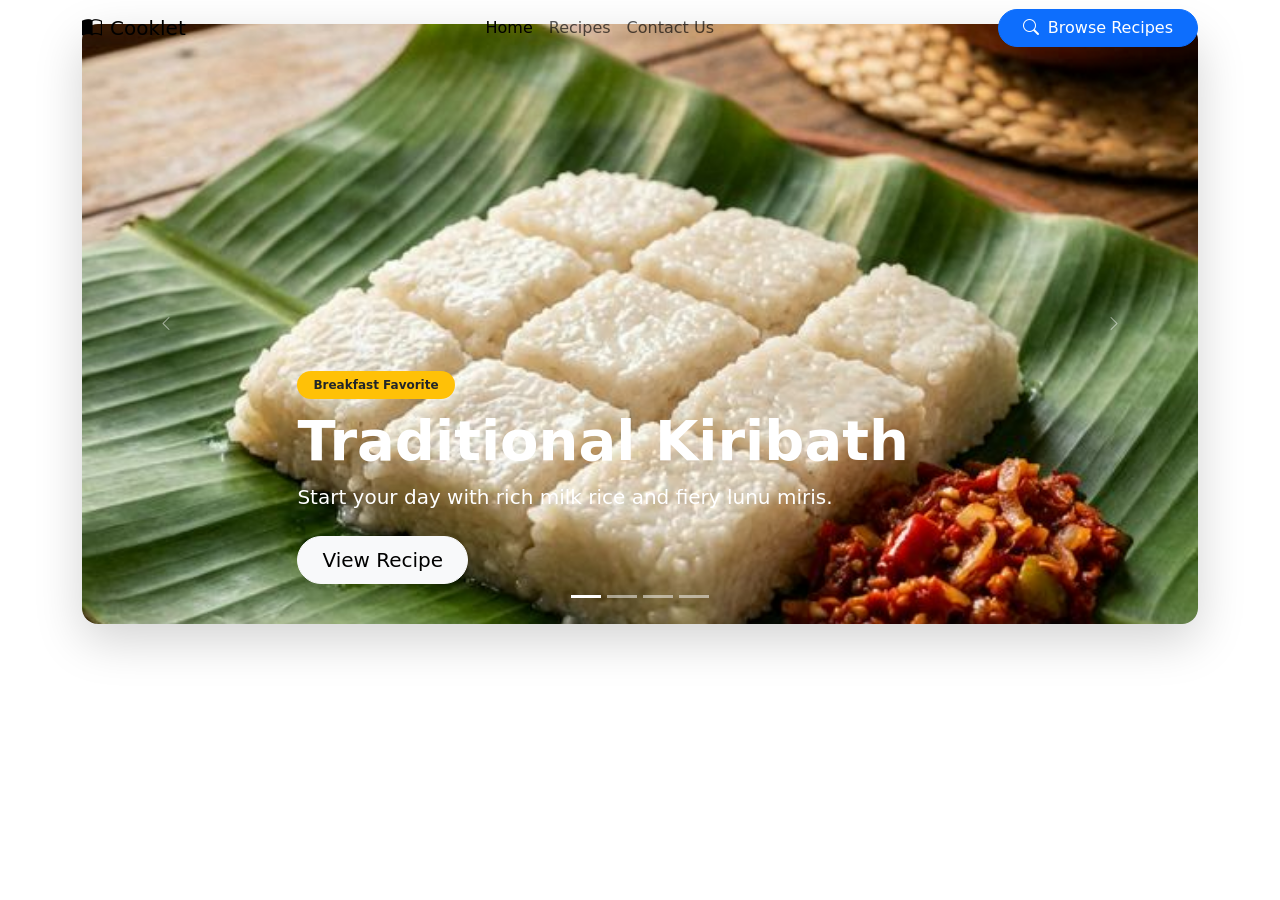
==== index.html @ d57e5dd9 "initial html,style and script files" ====
<!DOCTYPE html>
<html lang="en">

<head>
    <meta charset="UTF-8">
    <meta name="viewport" content="width=device-width, initial-scale=1.0">
    <title>Cooklet | Digital Recipe Book</title>
    <!-- Google Fonts -->
    <link rel="preconnect" href="https://fonts.googleapis.com">
    <link rel="preconnect" href="https://fonts.gstatic.com" crossorigin>
    <link
        href="https://fonts.googleapis.com/css2?family=Poppins:wght@300;400;500;600;700&family=Playfair+Display:ital,wght@0,600;1,600&display=swap"
        rel="stylesheet">
    <!-- Bootstrap CSS -->
    <link href="https://cdn.jsdelivr.net/npm/bootstrap@5.3.0/dist/css/bootstrap.min.css" rel="stylesheet">
    <!-- Bootstrap Icons -->
    <link rel="stylesheet" href="https://cdn.jsdelivr.net/npm/bootstrap-icons@1.11.1/font/bootstrap-icons.css">
    <!-- Custom CSS -->
    <link rel="stylesheet" href="style.css">
</head>

<body>

    <!-- Navbar -->
    <nav class="navbar navbar-expand-lg fixed-top custom-navbar">
        <div class="container">
            <a class="navbar-brand d-flex align-items-center" href="#">
                <i class="bi bi-book-half brand-icon me-2"></i>
                <span>Cooklet</span>
            </a>
            <button class="navbar-toggler border-0" type="button" data-bs-toggle="collapse" data-bs-target="#navbarNav">
                <i class="bi bi-list text-light fs-2"></i>
            </button>
            <div class="collapse navbar-collapse" id="navbarNav">
                <ul class="navbar-nav mx-auto">
                    <li class="nav-item">
                        <a class="nav-link active" href="index.html">Home</a>
                    </li>
                    <li class="nav-item">
                        <a class="nav-link" href="recipes.html">Recipes</a>
                    </li>
                    <li class="nav-item">
                        <a class="nav-link" href="contact.html">Contact Us</a>
                    </li>
                </ul>
                <button class="btn btn-primary btn-add-recipe rounded-pill px-4"
                    onclick="window.location.href='recipes.html'">
                    <i class="bi bi-search me-1"></i> Browse Recipes
                </button>
            </div>
        </div>
    </nav>

    <!-- Hero Carousel -->
    <header class="hero-section mt-3 pt-2">
        <div class="container">
            <div id="recipeCarousel" class="carousel slide" data-bs-ride="false">
                <div class="carousel-indicators">
                    <button type="button" data-bs-target="#recipeCarousel" data-bs-slide-to="0" class="active"></button>
                    <button type="button" data-bs-target="#recipeCarousel" data-bs-slide-to="1"></button>
                    <button type="button" data-bs-target="#recipeCarousel" data-bs-slide-to="2"></button>
                    <button type="button" data-bs-target="#recipeCarousel" data-bs-slide-to="3"></button>
                </div>
                <div class="carousel-inner rounded-4 shadow-lg" style="height: 600px; overflow: hidden;">
                    <!-- Slide 1 -->
                    <div class="carousel-item active h-100">
                        <div class="carousel-image-overlay h-100 w-100"
                            style="background-image: url('assets/images/kiribath.png'); background-size: cover; background-position: center;">
                        </div>
                        <div class="carousel-caption d-md-block text-start px-md-5">
                            <span class="badge bg-warning text-dark mb-2 px-3 py-2 rounded-pill">Breakfast
                                Favorite</span>
                            <h2 class="display-4 fw-bold">Traditional Kiribath</h2>
                            <p class="lead mb-4">Start your day with rich milk rice and fiery lunu miris.</p>
                            <a href="#recipes" class="btn btn-light btn-lg rounded-pill px-4 fw-medium">View Recipe</a>
                        </div>
                    </div>
                    <!-- Slide 2 -->
                    <div class="carousel-item h-100">
                        <div class="carousel-image-overlay h-100 w-100"
                            style="background-image: url('assets/images/pork_curry.png'); background-size: cover; background-position: center;">
                        </div>
                        <div class="carousel-caption d-md-block text-start px-md-5">
                            <span class="badge bg-warning text-dark mb-2 px-3 py-2 rounded-pill">Dinner Essential</span>
                            <h2 class="display-4 fw-bold">Spicy Black Pork Curry</h2>
                            <p class="lead mb-4">Experience the bold, dark spices of authentic Sri Lankan curries.</p>
                            <a href="#recipes" class="btn btn-light btn-lg rounded-pill px-4 fw-medium">View Recipe</a>
                        </div>
                    </div>
                    <!-- Slide 3 -->
                    <div class="carousel-item h-100">
                        <div class="carousel-image-overlay h-100 w-100"
                            style="background-image: url('assets/images/watalappam.png'); background-size: cover; background-position: center;">
                        </div>
                        <div class="carousel-caption d-md-block text-start px-md-5">
                            <span class="badge bg-warning text-dark mb-2 px-3 py-2 rounded-pill">Festive Sweet</span>
                            <h2 class="display-4 fw-bold">Watalappam Custard</h2>
                            <p class="lead mb-4">A rich, spiced coconut custard made with Kithul jaggery.</p>
                            <a href="#recipes" class="btn btn-light btn-lg rounded-pill px-4 fw-medium">View Recipe</a>
                        </div>
                    </div>
                    <!-- Slide 4 -->
                    <div class="carousel-item h-100">
                        <div class="carousel-image-overlay h-100 w-100"
                            style="background-image: url('assets/images/crab_curry.png'); background-size: cover; background-position: center;">
                        </div>
                        <div class="carousel-caption d-md-block text-start px-md-5">
                            <span class="badge bg-warning text-dark mb-2 px-3 py-2 rounded-pill">Seafood Heritage</span>
                            <h2 class="display-4 fw-bold">Ceylon Crab Curry</h2>
                            <p class="lead mb-4">Juicy mud crabs simmered in a rich, spicy coconut gravy.</p>
                            <a href="#recipes" class="btn btn-light btn-lg rounded-pill px-4 fw-medium">View Recipe</a>
                        </div>
                    </div>
                </div>
                <button class="carousel-control-prev" type="button" data-bs-target="#recipeCarousel"
                    data-bs-slide="prev">
                    <span class="carousel-control-icon-custom"><i class="bi bi-chevron-left"></i></span>
                    <span class="visually-hidden">Previous</span>
                </button>
                <button class="carousel-control-next" type="button" data-bs-target="#recipeCarousel"
                    data-bs-slide="next">
                    <span class="carousel-control-icon-custom"><i class="bi bi-chevron-right"></i></span>
                    <span class="visually-hidden">Next</span>
                </button>
            </div>
        </div>
    </header>
        <!-- Bootstrap JS Bundle -->
    <script src="https://cdn.jsdelivr.net/npm/bootstrap@5.3.0/dist/js/bootstrap.bundle.min.js"></script>
    <!-- Custom logic -->
    <script src="script.js"></script>
</body>

</html>
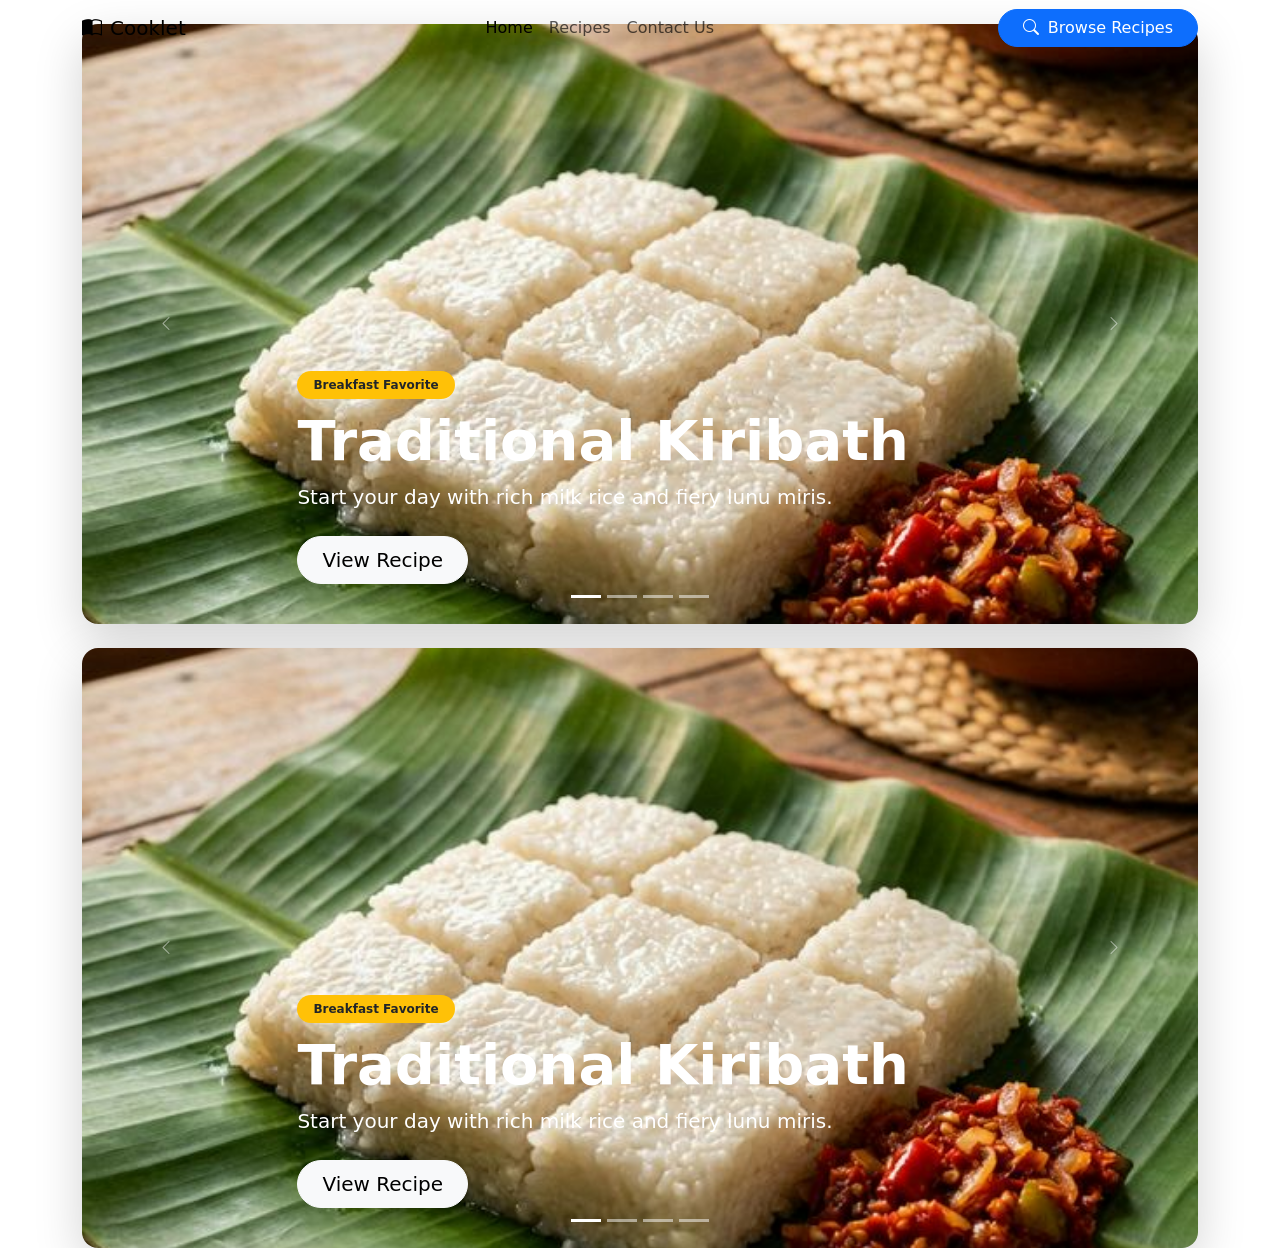
==== commit 87d2d430: "add hero carousel with recipe slides to enhance user experience" ====
--- a/index.html
+++ b/index.html
@@ -125,6 +125,81 @@
             </div>
         </div>
     </header>
+    <!-- Hero Carousel -->
+    <header class="hero-section mt-3 pt-2">
+        <div class="container">
+            <div id="recipeCarousel" class="carousel slide" data-bs-ride="false">
+                <div class="carousel-indicators">
+                    <button type="button" data-bs-target="#recipeCarousel" data-bs-slide-to="0" class="active"></button>
+                    <button type="button" data-bs-target="#recipeCarousel" data-bs-slide-to="1"></button>
+                    <button type="button" data-bs-target="#recipeCarousel" data-bs-slide-to="2"></button>
+                    <button type="button" data-bs-target="#recipeCarousel" data-bs-slide-to="3"></button>
+                </div>
+                <div class="carousel-inner rounded-4 shadow-lg" style="height: 600px; overflow: hidden;">
+                    <!-- Slide 1 -->
+                    <div class="carousel-item active h-100">
+                        <div class="carousel-image-overlay h-100 w-100"
+                            style="background-image: url('assets/images/kiribath.png'); background-size: cover; background-position: center;">
+                        </div>
+                        <div class="carousel-caption d-md-block text-start px-md-5">
+                            <span class="badge bg-warning text-dark mb-2 px-3 py-2 rounded-pill">Breakfast
+                                Favorite</span>
+                            <h2 class="display-4 fw-bold">Traditional Kiribath</h2>
+                            <p class="lead mb-4">Start your day with rich milk rice and fiery lunu miris.</p>
+                            <a href="#recipes" class="btn btn-light btn-lg rounded-pill px-4 fw-medium">View Recipe</a>
+                        </div>
+                    </div>
+                    <!-- Slide 2 -->
+                    <div class="carousel-item h-100">
+                        <div class="carousel-image-overlay h-100 w-100"
+                            style="background-image: url('assets/images/pork_curry.png'); background-size: cover; background-position: center;">
+                        </div>
+                        <div class="carousel-caption d-md-block text-start px-md-5">
+                            <span class="badge bg-warning text-dark mb-2 px-3 py-2 rounded-pill">Dinner Essential</span>
+                            <h2 class="display-4 fw-bold">Spicy Black Pork Curry</h2>
+                            <p class="lead mb-4">Experience the bold, dark spices of authentic Sri Lankan curries.</p>
+                            <a href="#recipes" class="btn btn-light btn-lg rounded-pill px-4 fw-medium">View Recipe</a>
+                        </div>
+                    </div>
+                    <!-- Slide 3 -->
+                    <div class="carousel-item h-100">
+                        <div class="carousel-image-overlay h-100 w-100"
+                            style="background-image: url('assets/images/watalappam.png'); background-size: cover; background-position: center;">
+                        </div>
+                        <div class="carousel-caption d-md-block text-start px-md-5">
+                            <span class="badge bg-warning text-dark mb-2 px-3 py-2 rounded-pill">Festive Sweet</span>
+                            <h2 class="display-4 fw-bold">Watalappam Custard</h2>
+                            <p class="lead mb-4">A rich, spiced coconut custard made with Kithul jaggery.</p>
+                            <a href="#recipes" class="btn btn-light btn-lg rounded-pill px-4 fw-medium">View Recipe</a>
+                        </div>
+                    </div>
+                    <!-- Slide 4 -->
+                    <div class="carousel-item h-100">
+                        <div class="carousel-image-overlay h-100 w-100"
+                            style="background-image: url('assets/images/crab_curry.png'); background-size: cover; background-position: center;">
+                        </div>
+                        <div class="carousel-caption d-md-block text-start px-md-5">
+                            <span class="badge bg-warning text-dark mb-2 px-3 py-2 rounded-pill">Seafood Heritage</span>
+                            <h2 class="display-4 fw-bold">Ceylon Crab Curry</h2>
+                            <p class="lead mb-4">Juicy mud crabs simmered in a rich, spicy coconut gravy.</p>
+                            <a href="#recipes" class="btn btn-light btn-lg rounded-pill px-4 fw-medium">View Recipe</a>
+                        </div>
+                    </div>
+                </div>
+                <button class="carousel-control-prev" type="button" data-bs-target="#recipeCarousel"
+                    data-bs-slide="prev">
+                    <span class="carousel-control-icon-custom"><i class="bi bi-chevron-left"></i></span>
+                    <span class="visually-hidden">Previous</span>
+                </button>
+                <button class="carousel-control-next" type="button" data-bs-target="#recipeCarousel"
+                    data-bs-slide="next">
+                    <span class="carousel-control-icon-custom"><i class="bi bi-chevron-right"></i></span>
+                    <span class="visually-hidden">Next</span>
+                </button>
+            </div>
+        </div>
+    </header>
+
         <!-- Bootstrap JS Bundle -->
     <script src="https://cdn.jsdelivr.net/npm/bootstrap@5.3.0/dist/js/bootstrap.bundle.min.js"></script>
     <!-- Custom logic -->
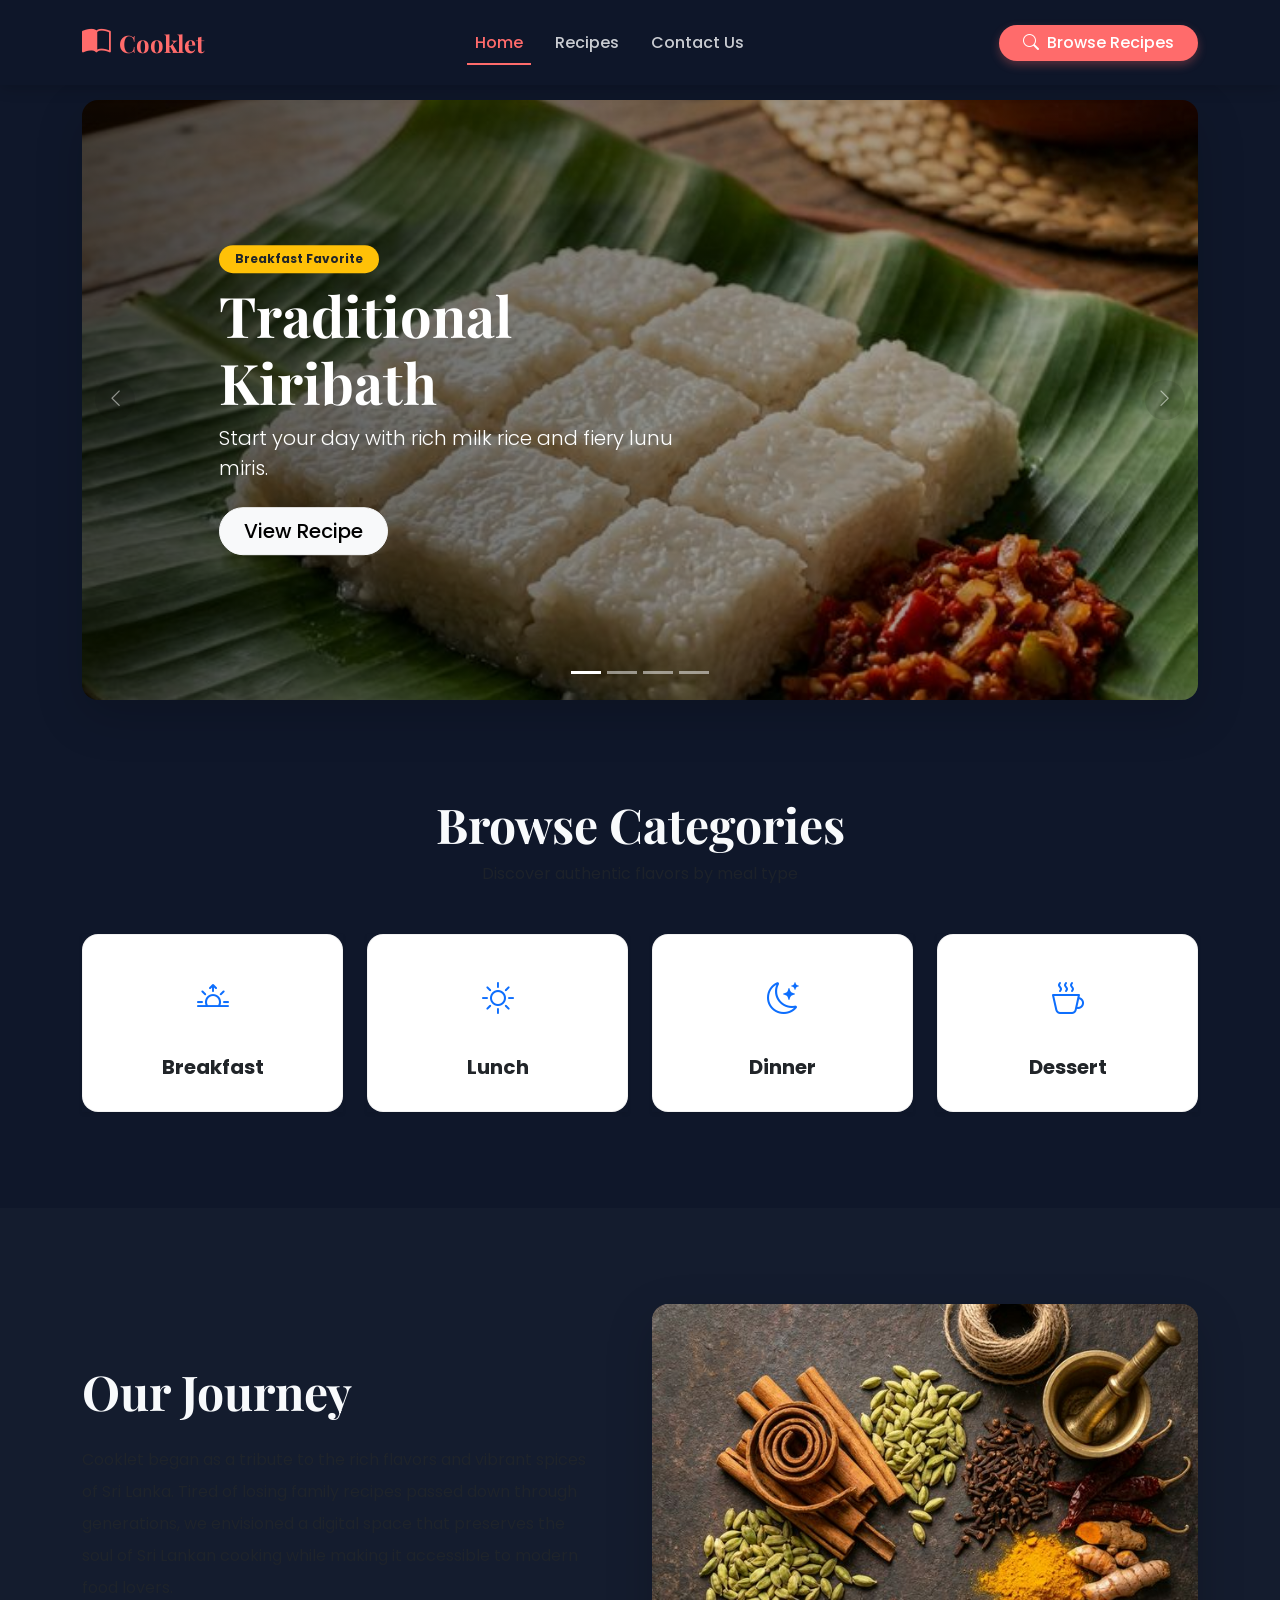
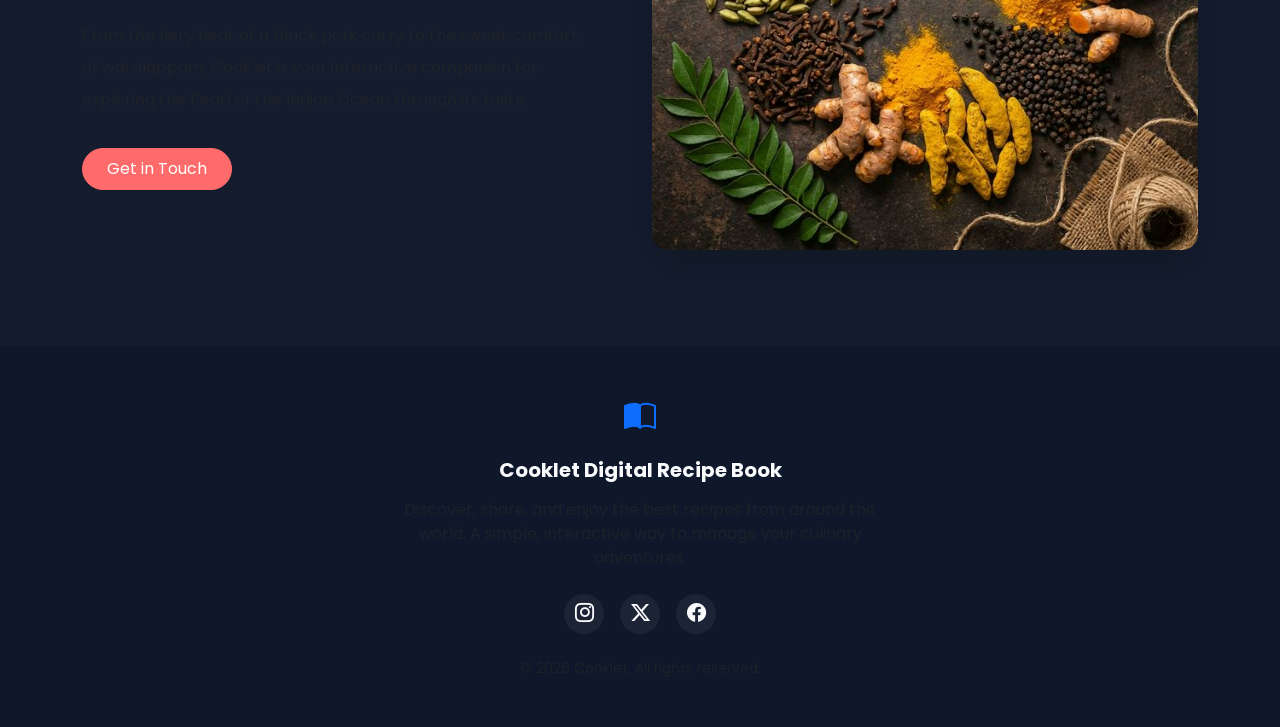
==== commit e52b627c: "add visual categories section and about section to enhance user navigation and experience" ====
--- a/index.html
+++ b/index.html
@@ -125,82 +125,207 @@
             </div>
         </div>
     </header>
-    <!-- Hero Carousel -->
-    <header class="hero-section mt-3 pt-2">
-        <div class="container">
-            <div id="recipeCarousel" class="carousel slide" data-bs-ride="false">
-                <div class="carousel-indicators">
-                    <button type="button" data-bs-target="#recipeCarousel" data-bs-slide-to="0" class="active"></button>
-                    <button type="button" data-bs-target="#recipeCarousel" data-bs-slide-to="1"></button>
-                    <button type="button" data-bs-target="#recipeCarousel" data-bs-slide-to="2"></button>
-                    <button type="button" data-bs-target="#recipeCarousel" data-bs-slide-to="3"></button>
-                </div>
-                <div class="carousel-inner rounded-4 shadow-lg" style="height: 600px; overflow: hidden;">
-                    <!-- Slide 1 -->
-                    <div class="carousel-item active h-100">
-                        <div class="carousel-image-overlay h-100 w-100"
-                            style="background-image: url('assets/images/kiribath.png'); background-size: cover; background-position: center;">
-                        </div>
-                        <div class="carousel-caption d-md-block text-start px-md-5">
-                            <span class="badge bg-warning text-dark mb-2 px-3 py-2 rounded-pill">Breakfast
-                                Favorite</span>
-                            <h2 class="display-4 fw-bold">Traditional Kiribath</h2>
-                            <p class="lead mb-4">Start your day with rich milk rice and fiery lunu miris.</p>
-                            <a href="#recipes" class="btn btn-light btn-lg rounded-pill px-4 fw-medium">View Recipe</a>
-                        </div>
-                    </div>
-                    <!-- Slide 2 -->
-                    <div class="carousel-item h-100">
-                        <div class="carousel-image-overlay h-100 w-100"
-                            style="background-image: url('assets/images/pork_curry.png'); background-size: cover; background-position: center;">
-                        </div>
-                        <div class="carousel-caption d-md-block text-start px-md-5">
-                            <span class="badge bg-warning text-dark mb-2 px-3 py-2 rounded-pill">Dinner Essential</span>
-                            <h2 class="display-4 fw-bold">Spicy Black Pork Curry</h2>
-                            <p class="lead mb-4">Experience the bold, dark spices of authentic Sri Lankan curries.</p>
-                            <a href="#recipes" class="btn btn-light btn-lg rounded-pill px-4 fw-medium">View Recipe</a>
-                        </div>
-                    </div>
-                    <!-- Slide 3 -->
-                    <div class="carousel-item h-100">
-                        <div class="carousel-image-overlay h-100 w-100"
-                            style="background-image: url('assets/images/watalappam.png'); background-size: cover; background-position: center;">
-                        </div>
-                        <div class="carousel-caption d-md-block text-start px-md-5">
-                            <span class="badge bg-warning text-dark mb-2 px-3 py-2 rounded-pill">Festive Sweet</span>
-                            <h2 class="display-4 fw-bold">Watalappam Custard</h2>
-                            <p class="lead mb-4">A rich, spiced coconut custard made with Kithul jaggery.</p>
-                            <a href="#recipes" class="btn btn-light btn-lg rounded-pill px-4 fw-medium">View Recipe</a>
-                        </div>
-                    </div>
-                    <!-- Slide 4 -->
-                    <div class="carousel-item h-100">
-                        <div class="carousel-image-overlay h-100 w-100"
-                            style="background-image: url('assets/images/crab_curry.png'); background-size: cover; background-position: center;">
-                        </div>
-                        <div class="carousel-caption d-md-block text-start px-md-5">
-                            <span class="badge bg-warning text-dark mb-2 px-3 py-2 rounded-pill">Seafood Heritage</span>
-                            <h2 class="display-4 fw-bold">Ceylon Crab Curry</h2>
-                            <p class="lead mb-4">Juicy mud crabs simmered in a rich, spicy coconut gravy.</p>
-                            <a href="#recipes" class="btn btn-light btn-lg rounded-pill px-4 fw-medium">View Recipe</a>
-                        </div>
-                    </div>
-                </div>
-                <button class="carousel-control-prev" type="button" data-bs-target="#recipeCarousel"
-                    data-bs-slide="prev">
-                    <span class="carousel-control-icon-custom"><i class="bi bi-chevron-left"></i></span>
-                    <span class="visually-hidden">Previous</span>
-                </button>
-                <button class="carousel-control-next" type="button" data-bs-target="#recipeCarousel"
-                    data-bs-slide="next">
-                    <span class="carousel-control-icon-custom"><i class="bi bi-chevron-right"></i></span>
-                    <span class="visually-hidden">Next</span>
-                </button>
-            </div>
-        </div>
-    </header>
-
-        <!-- Bootstrap JS Bundle -->
+
+    <!-- Visual Categories Section -->
+    <section class="container my-5 py-5">
+        <div class="text-center mb-5">
+            <h2 class="fw-bold display-5">Browse Categories</h2>
+            <p class="text-muted">Discover authentic flavors by meal type</p>
+        </div>
+        <div class="row g-4 justify-content-center">
+            <div class="col-6 col-lg-3">
+                <a href="recipes.html?category=Breakfast" class="category-card text-decoration-none shadow-sm">
+                    <div class="category-card-inner rounded-4 text-center p-4 h-100">
+                        <div class="icon-circle mb-3 mx-auto">
+                            <i class="bi bi-sunrise fs-2 text-primary"></i>
+                        </div>
+                        <h5 class="fw-bold text-dark">Breakfast</h5>
+                    </div>
+                </a>
+            </div>
+            <div class="col-6 col-lg-3">
+                <a href="recipes.html?category=Lunch" class="category-card text-decoration-none shadow-sm">
+                    <div class="category-card-inner rounded-4 text-center p-4 h-100">
+                        <div class="icon-circle mb-3 mx-auto">
+                            <i class="bi bi-sun fs-2 text-primary"></i>
+                        </div>
+                        <h5 class="fw-bold text-dark">Lunch</h5>
+                    </div>
+                </a>
+            </div>
+            <div class="col-6 col-lg-3">
+                <a href="recipes.html?category=Dinner" class="category-card text-decoration-none shadow-sm">
+                    <div class="category-card-inner rounded-4 text-center p-4 h-100">
+                        <div class="icon-circle mb-3 mx-auto">
+                            <i class="bi bi-moon-stars fs-2 text-primary"></i>
+                        </div>
+                        <h5 class="fw-bold text-dark">Dinner</h5>
+                    </div>
+                </a>
+            </div>
+            <div class="col-6 col-lg-3">
+                <a href="recipes.html?category=Dessert" class="category-card text-decoration-none shadow-sm">
+                    <div class="category-card-inner rounded-4 text-center p-4 h-100">
+                        <div class="icon-circle mb-3 mx-auto">
+                            <i class="bi bi-cup-hot fs-2 text-primary"></i>
+                        </div>
+                        <h5 class="fw-bold text-dark">Dessert</h5>
+                    </div>
+                </a>
+            </div>
+        </div>
+    </section>
+
+    <!-- About Section (Merged) -->
+    <section id="about" class="bg-light py-5">
+        <div class="container py-5">
+            <div class="row align-items-center">
+                <div class="col-lg-6 mb-4 mb-lg-0 pe-lg-5">
+                    <h2 class="fw-bold display-5 mb-4">Our Journey</h2>
+                    <p class="text-muted lh-lg">Cooklet began as a tribute to the rich flavors and vibrant spices of Sri
+                        Lanka. Tired of losing family recipes passed down through generations, we envisioned a digital
+                        space that preserves the soul of Sri Lankan cooking while making it accessible to modern food
+                        lovers.</p>
+                    <p class="text-muted lh-lg">From the fiery heat of a black pork curry to the sweet comfort of
+                        watalappam, Cooklet is your interactive companion for exploring the Pearl of the Indian Ocean
+                        through its taste.</p>
+                    <a href="contact.html" class="btn btn-primary rounded-pill px-4 py-2 mt-3">Get in Touch</a>
+                </div>
+                <div class="col-lg-6">
+                    <img src="assets/images/sri_lankan_spices.png" alt="Authentic Sri Lankan Spices"
+                        class="img-fluid rounded-4 shadow-lg">
+                </div>
+            </div>
+        </div>
+    </section>
+
+    <!-- Footer -->
+    <footer class="footer py-5 mt-auto">
+        <div class="container text-center">
+            <div class="mb-3">
+                <i class="bi bi-book-half fs-2 text-primary"></i>
+            </div>
+            <h5 class="fw-bold mb-3">Cooklet Digital Recipe Book</h5>
+            <p class="text-muted mb-4 max-w-500 mx-auto">Discover, share, and enjoy the best recipes from around the
+                world. A simple, interactive way to manage your culinary adventures.</p>
+            <div class="d-flex justify-content-center gap-3 mb-4">
+                <a href="#" class="social-icon"><i class="bi bi-instagram"></i></a>
+                <a href="#" class="social-icon"><i class="bi bi-twitter-x"></i></a>
+                <a href="#" class="social-icon"><i class="bi bi-facebook"></i></a>
+            </div>
+            <p class="text-muted small mb-0">&copy; 2026 Cooklet. All rights reserved.</p>
+        </div>
+    </footer>
+
+    <!-- Add Recipe Modal -->
+    <div class="modal fade" id="addRecipeModal" tabindex="-1" aria-labelledby="addRecipeModalLabel" aria-hidden="true">
+        <div class="modal-dialog modal-dialog-centered modal-lg">
+            <div class="modal-content border-0 shadow-lg rounded-4 overflow-hidden">
+                <div class="modal-header bg-light border-0 px-4 py-3">
+                    <h5 class="modal-title fw-bold" id="addRecipeModalLabel">Add New Recipe</h5>
+                    <button type="button" class="btn-close" data-bs-dismiss="modal" aria-label="Close"></button>
+                </div>
+                <div class="modal-body p-4 p-md-5">
+                    <form id="addRecipeForm" novalidate>
+                        <div class="row g-4">
+                            <div class="col-md-8">
+                                <div class="form-floating mb-3">
+                                    <input type="text" class="form-control" id="recipeTitle" placeholder="Recipe Title"
+                                        required>
+                                    <label for="recipeTitle">Recipe Title</label>
+                                    <div class="invalid-feedback">Please provide a recipe title.</div>
+                                </div>
+                            </div>
+                            <div class="col-md-4">
+                                <div class="form-floating mb-3">
+                                    <select class="form-select" id="recipeCategory" aria-label="Category" required>
+                                        <option value="" selected disabled>Select...</option>
+                                        <option value="Breakfast">Breakfast</option>
+                                        <option value="Lunch">Lunch</option>
+                                        <option value="Dinner">Dinner</option>
+                                        <option value="Dessert">Dessert</option>
+                                    </select>
+                                    <label for="recipeCategory">Category</label>
+                                    <div class="invalid-feedback">Please select a category.</div>
+                                </div>
+                            </div>
+                            <div class="col-12">
+                                <div class="form-floating mb-3">
+                                    <input type="url" class="form-control" id="recipeImage"
+                                        placeholder="Image URL (e.g. Unsplash)" required>
+                                    <label for="recipeImage">Image URL (e.g., Unsplash link)</label>
+                                    <div class="invalid-feedback">Please provide a valid image URL.</div>
+                                </div>
+                            </div>
+                            <div class="col-md-6">
+                                <div class="mb-3">
+                                    <label for="recipeIngredients"
+                                        class="form-label fw-medium small text-muted">Ingredients (One per line)</label>
+                                    <textarea class="form-control custom-textarea" id="recipeIngredients" rows="4"
+                                        placeholder="1 cup flour&#10;2 eggs&#10;..." required></textarea>
+                                    <div class="invalid-feedback">Please provide the ingredients.</div>
+                                </div>
+                            </div>
+                            <div class="col-md-6">
+                                <div class="mb-3">
+                                    <label for="recipeInstructions"
+                                        class="form-label fw-medium small text-muted">Instructions</label>
+                                    <textarea class="form-control custom-textarea" id="recipeInstructions" rows="4"
+                                        placeholder="1. Preheat oven...&#10;2. Mix ingredients..." required></textarea>
+                                    <div class="invalid-feedback">Please provide instructions.</div>
+                                </div>
+                            </div>
+                            <div class="col-12 mt-4 text-end">
+                                <button type="button" class="btn btn-light rounded-pill px-4 me-2"
+                                    data-bs-dismiss="modal">Cancel</button>
+                                <button type="submit" class="btn btn-primary rounded-pill px-4 shadow-sm"
+                                    id="submitRecipeBtn">Save Recipe</button>
+                            </div>
+                        </div>
+                    </form>
+                </div>
+            </div>
+        </div>
+    </div>
+
+    <!-- View Recipe Modal -->
+    <div class="modal fade" id="viewRecipeModal" tabindex="-1" aria-labelledby="viewRecipeModalLabel"
+        aria-hidden="true">
+        <div class="modal-dialog modal-dialog-centered modal-lg modal-dialog-scrollable">
+            <div class="modal-content border-0 shadow-lg rounded-4 overflow-hidden">
+                <div class="position-relative">
+                    <img src="" id="viewRecipeImage" class="w-100" style="height: 350px; object-fit: cover;"
+                        alt="Recipe Image">
+                    <button type="button" class="btn-close btn-close-white position-absolute top-0 end-0 m-3 shadow-sm"
+                        data-bs-dismiss="modal" aria-label="Close"
+                        style="background-color: rgba(0,0,0,0.5); border-radius: 50%; opacity: 1; padding: 10px;"></button>
+                </div>
+                <div class="modal-body p-4 p-md-5">
+                    <h2 class="fw-bold mb-3" id="viewRecipeTitle">Recipe Title</h2>
+                    <div class="d-flex align-items-center mb-4 pb-3 border-bottom" id="viewRecipeMeta">
+                        <!-- Meta info injected here -->
+                    </div>
+
+                    <div class="row g-5">
+                        <div class="col-md-5">
+                            <h4 class="fw-bold mb-3 text-primary">Ingredients</h4>
+                            <ul class="list-unstyled" id="viewRecipeIngredients">
+                                <!-- Ingredients injected here -->
+                            </ul>
+                        </div>
+                        <div class="col-md-7">
+                            <h4 class="fw-bold mb-3 text-primary">Instructions</h4>
+                            <ul class="list-unstyled flex-column" id="viewRecipeInstructions">
+                                <!-- Instructions injected here -->
+                            </ul>
+                        </div>
+                    </div>
+                </div>
+            </div>
+        </div>
+    </div>
+
+    <!-- Bootstrap JS Bundle -->
     <script src="https://cdn.jsdelivr.net/npm/bootstrap@5.3.0/dist/js/bootstrap.bundle.min.js"></script>
     <!-- Custom logic -->
     <script src="script.js"></script>
--- a/style.css
+++ b/style.css
@@ -0,0 +1,234 @@
+/* 1. Global Variables & Base Styles */
+:root {
+    --primary-color: #ff6b6b;
+    --primary-hover: #fa5252;
+    --secondary-color: #334155;
+    --text-dark: #f8fafc;
+    --text-muted: #94a3b8;
+    --bg-dark: #0f172a;
+    --bg-card: #1e293b;
+    --transition: all 0.3s cubic-bezier(0.25, 0.8, 0.25, 1);
+}
+
+body {
+    font-family: 'Poppins', sans-serif;
+    background-color: var(--bg-dark);
+    color: var(--text-dark);
+    scroll-behavior: smooth;
+    padding-top: 76px;
+}
+
+h1, h2, h3, .navbar-brand span, .carousel-caption h2 {
+    font-family: 'Playfair Display', serif;
+}
+
+/* 2. Navigation Bar */
+.custom-navbar {
+    background-color: rgba(15, 23, 42, 0.9);
+    backdrop-filter: blur(10px);
+    box-shadow: 0 2px 15px rgba(0, 0, 0, 0.2);
+    padding: 1rem 0;
+    transition: var(--transition);
+}
+
+.navbar-brand {
+    font-size: 1.5rem;
+    font-weight: 700;
+    color: var(--primary-color) !important;
+}
+
+.brand-icon {
+    font-size: 1.8rem;
+    color: var(--primary-color);
+}
+
+.nav-link {
+    font-weight: 500;
+    color: var(--text-dark) !important;
+    margin: 0 0.5rem;
+    position: relative;
+    transition: var(--transition);
+    opacity: 0.8;
+}
+
+.nav-link:hover, .nav-link.active {
+    color: var(--primary-color) !important;
+    opacity: 1;
+}
+
+.nav-link::after {
+    content: '';
+    position: absolute;
+    bottom: -2px;
+    left: 50%;
+    transform: translateX(-50%);
+    width: 0;
+    height: 2px;
+    background-color: var(--primary-color);
+    transition: var(--transition);
+}
+
+.nav-link:hover::after, .nav-link.active::after {
+    width: 100%;
+}
+
+.btn-add-recipe {
+    background-color: var(--primary-color);
+    border: none;
+    font-weight: 500;
+    box-shadow: 0 4px 10px rgba(255, 107, 107, 0.3);
+    transition: var(--transition);
+}
+
+.btn-add-recipe:hover {
+    background-color: var(--primary-hover);
+    transform: translateY(-2px);
+    box-shadow: 0 6px 15px rgba(255, 107, 107, 0.4);
+}
+
+/* 3. Hero Carousel */
+.carousel-image-overlay {
+    position: relative;
+}
+
+.carousel-item {
+    transition: transform 1.2s cubic-bezier(0.645, 0.045, 0.355, 1) !important;
+}
+
+.carousel-image-overlay::before {
+    content: '';
+    position: absolute;
+    top: 0;
+    left: 0;
+    right: 0;
+    bottom: 0;
+    background: linear-gradient(to right, rgba(0, 0, 0, 0.7) 0%, rgba(0, 0, 0, 0.2) 100%);
+}
+
+.carousel-caption {
+    bottom: 50%;
+    transform: translateY(50%);
+    left: 8% !important;
+    right: auto !important;
+    max-width: 600px;
+}
+
+.carousel-control-prev, .carousel-control-next {
+    width: 6%;
+}
+
+.carousel-control-icon-custom {
+    width: 2.5rem;
+    height: 2.5rem;
+    background-color: rgba(0, 0, 0, 0.2);
+    border-radius: 50%;
+    display: flex;
+    align-items: center;
+    justify-content: center;
+    font-size: 1.2rem;
+    backdrop-filter: blur(5px);
+    transition: var(--transition);
+}
+
+.carousel-control-prev:hover .carousel-control-icon-custom,
+.carousel-control-next:hover .carousel-control-icon-custom {
+    background-color: var(--primary-color);
+}
+
+/* 4. Category Cards */
+.category-card {
+    display: block;
+    transition: var(--transition);
+}
+
+.category-card:hover {
+    transform: translateY(-10px);
+}
+
+.category-card-inner {
+    background-color: #fff;
+    border: 1px solid rgba(0, 0, 0, 0.05);
+    transition: var(--transition);
+}
+
+.category-card:hover .category-card-inner {
+    border-color: var(--primary-color);
+    background-color: var(--primary-color);
+}
+
+.category-card:hover h5, .category-card:hover .bi {
+    color: #fff !important;
+}
+
+.icon-circle {
+    width: 80px;
+    height: 80px;
+    background-color: rgba(255, 255, 255, 0.03);
+    border-radius: 50%;
+    display: flex;
+    align-items: center;
+    justify-content: center;
+    transition: var(--transition);
+}
+
+.category-card:hover .icon-circle {
+    background-color: rgba(255, 255, 255, 0.2);
+}
+
+/* 5. Modals & Forms (Used in Add/View Recipe) */
+.custom-textarea {
+    resize: none;
+    background-color: var(--secondary-color);
+    border: 1px solid #eaeaea;
+}
+
+.modal-content {
+    background-color: var(--bg-card);
+    color: var(--text-dark);
+}
+
+.modal-header, .bg-light {
+    background-color: rgba(255, 255, 255, 0.02) !important;
+    border-color: rgba(255, 255, 255, 0.05) !important;
+}
+
+.form-control, .form-select {
+    background-color: rgba(255, 255, 255, 0.03);
+    border: 1px solid rgba(255, 255, 255, 0.05);
+    color: #fff;
+}
+
+.form-control:focus, .form-select:focus {
+    background-color: rgba(255, 255, 255, 0.1);
+    border-color: var(--primary-color);
+    color: #fff;
+}
+
+.btn-primary {
+    background-color: var(--primary-color);
+    border-color: var(--primary-color);
+}
+
+/* 6. Footer Styles */
+.social-icon {
+    display: flex;
+    align-items: center;
+    justify-content: center;
+    width: 40px;
+    height: 40px;
+    border-radius: 50%;
+    background-color: rgba(255, 255, 255, 0.05);
+    color: var(--text-dark);
+    transition: var(--transition);
+    font-size: 1.2rem;
+}
+
+.social-icon:hover {
+    background-color: var(--primary-color);
+    color: white;
+    transform: translateY(-3px);
+}
+
+.max-w-500 {
+    max-width: 500px;
+}
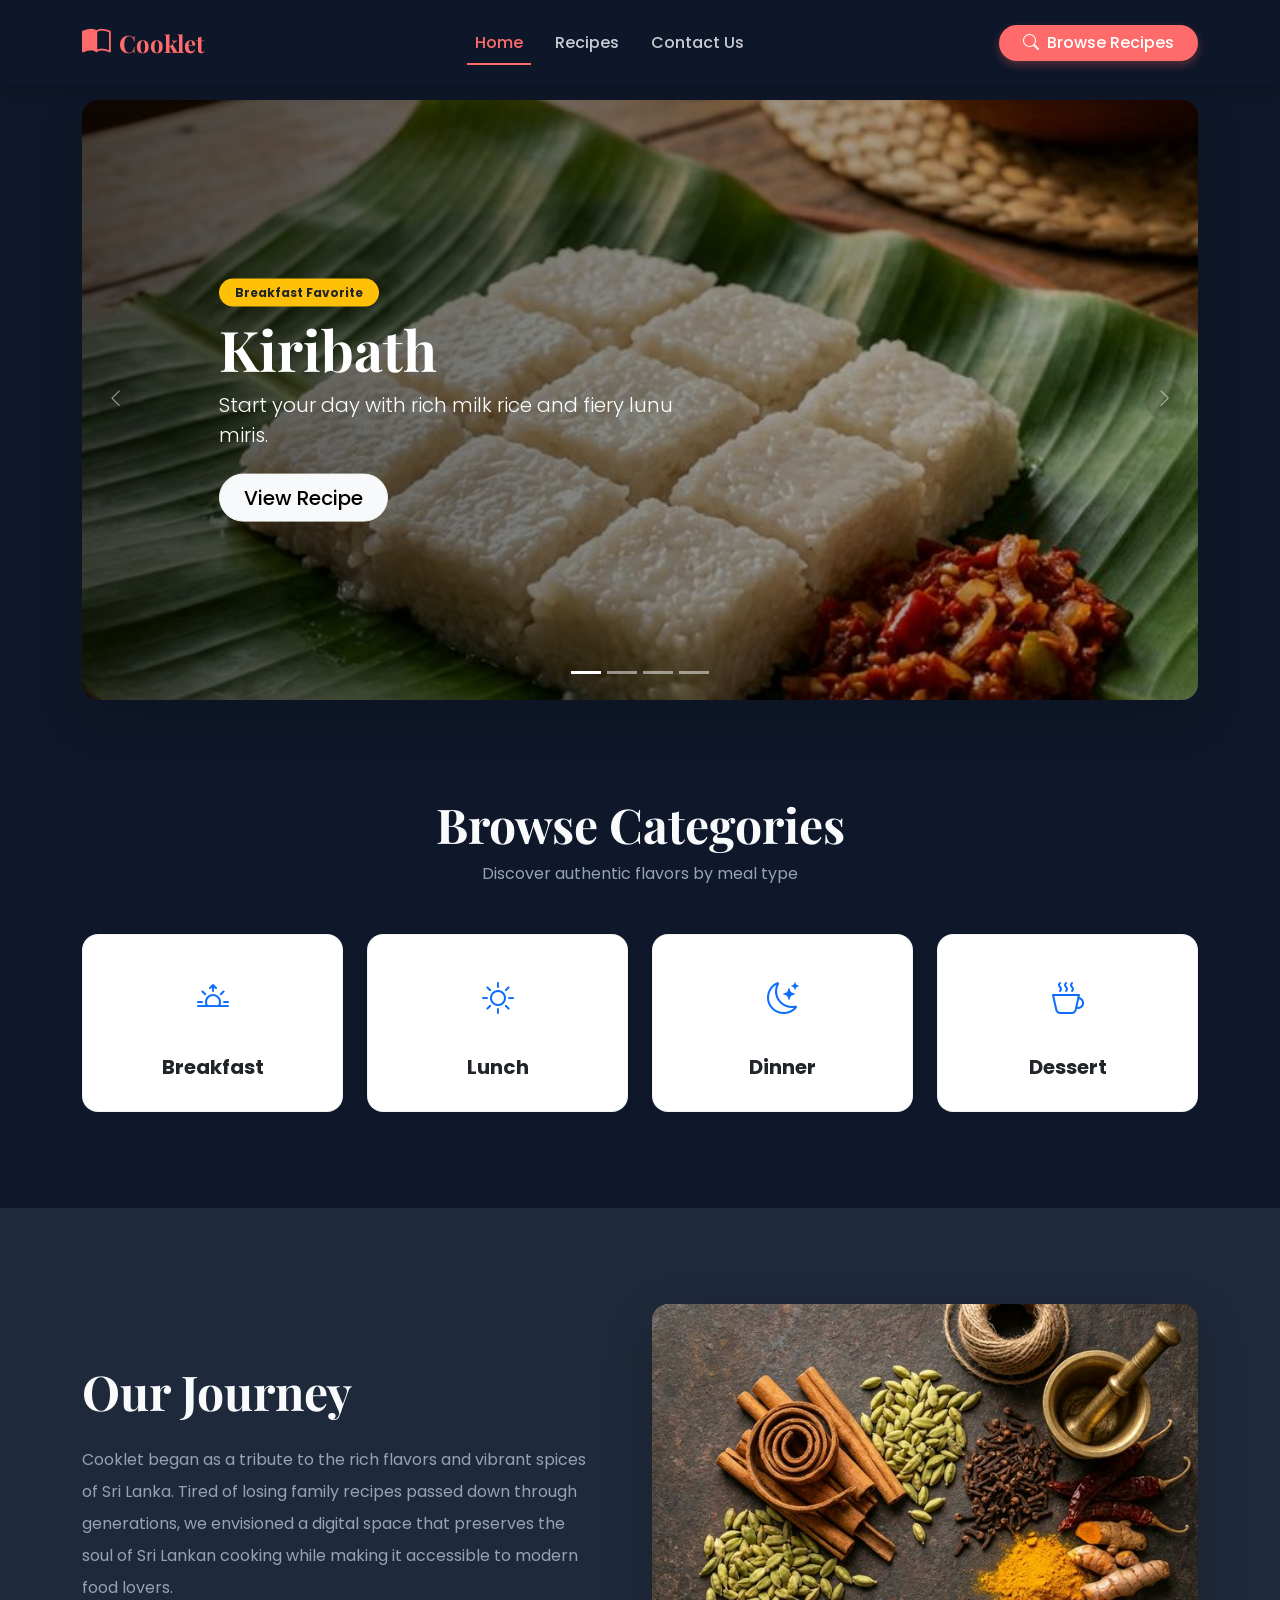
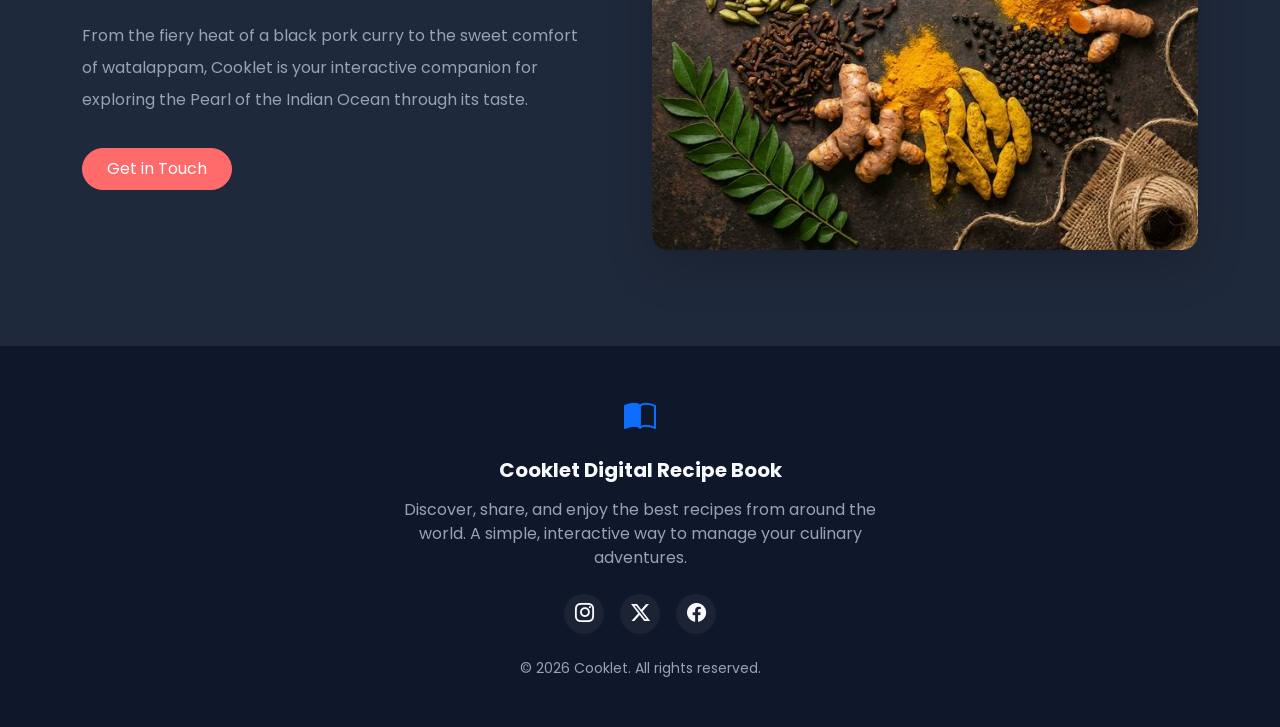
==== commit 5b20632a: "Refactor code structure for improved readability and maintainability" ====
--- a/index.html
+++ b/index.html
@@ -70,9 +70,9 @@
                         <div class="carousel-caption d-md-block text-start px-md-5">
                             <span class="badge bg-warning text-dark mb-2 px-3 py-2 rounded-pill">Breakfast
                                 Favorite</span>
-                            <h2 class="display-4 fw-bold">Traditional Kiribath</h2>
+                            <h2 class="display-4 fw-bold">Kiribath</h2>
                             <p class="lead mb-4">Start your day with rich milk rice and fiery lunu miris.</p>
-                            <a href="#recipes" class="btn btn-light btn-lg rounded-pill px-4 fw-medium">View Recipe</a>
+                            <a href="recipes.html" class="btn btn-light btn-lg rounded-pill px-4 fw-medium">View Recipe</a>
                         </div>
                     </div>
                     <!-- Slide 2 -->
@@ -84,10 +84,23 @@
                             <span class="badge bg-warning text-dark mb-2 px-3 py-2 rounded-pill">Dinner Essential</span>
                             <h2 class="display-4 fw-bold">Spicy Black Pork Curry</h2>
                             <p class="lead mb-4">Experience the bold, dark spices of authentic Sri Lankan curries.</p>
-                            <a href="#recipes" class="btn btn-light btn-lg rounded-pill px-4 fw-medium">View Recipe</a>
+                            <a href="recipes.html" class="btn btn-light btn-lg rounded-pill px-4 fw-medium">View Recipe</a>
                         </div>
                     </div>
                     <!-- Slide 3 -->
+                    <div class="carousel-item h-100">
+                        <div class="carousel-image-overlay h-100 w-100"
+                            style="background-image: url('assets/images/crab_curry.png'); background-size: cover; background-position: center;">
+                        </div>
+                        <div class="carousel-caption d-md-block text-start px-md-5">
+                            <span class="badge bg-warning text-dark mb-2 px-3 py-2 rounded-pill">Seafood Heritage</span>
+                            <h2 class="display-4 fw-bold">Ceylon Crab Curry</h2>
+                            <p class="lead mb-4">Juicy mud crabs simmered in a rich, spicy coconut gravy.</p>
+                            <a href="recipes.html" class="btn btn-light btn-lg rounded-pill px-4 fw-medium">View Recipe</a>
+                        </div>
+                    </div>
+                    
+                    <!-- Slide 4 -->
                     <div class="carousel-item h-100">
                         <div class="carousel-image-overlay h-100 w-100"
                             style="background-image: url('assets/images/watalappam.png'); background-size: cover; background-position: center;">
@@ -96,19 +109,7 @@
                             <span class="badge bg-warning text-dark mb-2 px-3 py-2 rounded-pill">Festive Sweet</span>
                             <h2 class="display-4 fw-bold">Watalappam Custard</h2>
                             <p class="lead mb-4">A rich, spiced coconut custard made with Kithul jaggery.</p>
-                            <a href="#recipes" class="btn btn-light btn-lg rounded-pill px-4 fw-medium">View Recipe</a>
-                        </div>
-                    </div>
-                    <!-- Slide 4 -->
-                    <div class="carousel-item h-100">
-                        <div class="carousel-image-overlay h-100 w-100"
-                            style="background-image: url('assets/images/crab_curry.png'); background-size: cover; background-position: center;">
-                        </div>
-                        <div class="carousel-caption d-md-block text-start px-md-5">
-                            <span class="badge bg-warning text-dark mb-2 px-3 py-2 rounded-pill">Seafood Heritage</span>
-                            <h2 class="display-4 fw-bold">Ceylon Crab Curry</h2>
-                            <p class="lead mb-4">Juicy mud crabs simmered in a rich, spicy coconut gravy.</p>
-                            <a href="#recipes" class="btn btn-light btn-lg rounded-pill px-4 fw-medium">View Recipe</a>
+                            <a href="recipes.html" class="btn btn-light btn-lg rounded-pill px-4 fw-medium">View Recipe</a>
                         </div>
                     </div>
                 </div>
--- a/style.css
+++ b/style.css
@@ -1,4 +1,3 @@
-/* 1. Global Variables & Base Styles */
 :root {
     --primary-color: #ff6b6b;
     --primary-hover: #fa5252;
@@ -16,13 +15,18 @@
     color: var(--text-dark);
     scroll-behavior: smooth;
     padding-top: 76px;
-}
-
-h1, h2, h3, .navbar-brand span, .carousel-caption h2 {
+    /* For fixed navbar */
+}
+
+h1,
+h2,
+h3,
+.navbar-brand span,
+.carousel-caption h2 {
     font-family: 'Playfair Display', serif;
 }
 
-/* 2. Navigation Bar */
+/* Navbar */
 .custom-navbar {
     background-color: rgba(15, 23, 42, 0.9);
     backdrop-filter: blur(10px);
@@ -51,9 +55,16 @@
     opacity: 0.8;
 }
 
-.nav-link:hover, .nav-link.active {
+.nav-link:hover,
+.nav-link.active {
     color: var(--primary-color) !important;
     opacity: 1;
+}
+
+.section-title {
+    position: relative;
+    padding-bottom: 10px;
+    color: var(--text-dark);
 }
 
 .nav-link::after {
@@ -68,7 +79,8 @@
     transition: var(--transition);
 }
 
-.nav-link:hover::after, .nav-link.active::after {
+.nav-link:hover::after,
+.nav-link.active::after {
     width: 100%;
 }
 
@@ -86,7 +98,7 @@
     box-shadow: 0 6px 15px rgba(255, 107, 107, 0.4);
 }
 
-/* 3. Hero Carousel */
+/* Hero Carousel */
 .carousel-image-overlay {
     position: relative;
 }
@@ -113,8 +125,10 @@
     max-width: 600px;
 }
 
-.carousel-control-prev, .carousel-control-next {
+.carousel-control-prev,
+.carousel-control-next {
     width: 6%;
+    /* Reduced from default 15% */
 }
 
 .carousel-control-icon-custom {
@@ -135,81 +149,179 @@
     background-color: var(--primary-color);
 }
 
-/* 4. Category Cards */
-.category-card {
-    display: block;
-    transition: var(--transition);
-}
-
-.category-card:hover {
-    transform: translateY(-10px);
-}
-
-.category-card-inner {
-    background-color: #fff;
-    border: 1px solid rgba(0, 0, 0, 0.05);
-    transition: var(--transition);
-}
-
-.category-card:hover .category-card-inner {
-    border-color: var(--primary-color);
-    background-color: var(--primary-color);
-}
-
-.category-card:hover h5, .category-card:hover .bi {
-    color: #fff !important;
-}
-
-.icon-circle {
-    width: 80px;
-    height: 80px;
-    background-color: rgba(255, 255, 255, 0.03);
-    border-radius: 50%;
+/* Category Filters */
+.btn-filter {
+    background-color: var(--secondary-color);
+    border: 1px solid rgba(255, 255, 255, 0.05);
+    color: var(--text-muted);
+    border-radius: 2rem;
+    padding: 0.5rem 1.25rem;
+    font-weight: 500;
+    transition: var(--transition);
+}
+
+.btn-filter:hover {
+    border-color: var(--primary-color);
+    color: var(--primary-color);
+}
+
+.btn-filter.active {
+    background-color: var(--primary-color);
+    color: white;
+    border-color: var(--primary-color);
+    box-shadow: 0 4px 10px rgba(255, 107, 107, 0.2);
+}
+
+/* Search Box */
+.search-icon {
+    top: 50%;
+    left: 1.25rem;
+    transform: translateY(-50%);
+    color: var(--text-muted);
+    z-index: 10;
+}
+
+.form-control::placeholder {
+    color: rgba(255, 255, 255, 0.7);
+}
+
+.form-control:focus {
+    box-shadow: 0 0 0 0.25rem rgba(255, 107, 107, 0.25);
+    border-color: var(--primary-color);
+}
+
+/* Recipe Cards */
+.recipe-card {
+    border: none;
+    border-radius: 1.5rem;
+    overflow: hidden;
+    background-color: var(--bg-card);
+    transition: var(--transition);
+    cursor: pointer;
+    box-shadow: 0 10px 30px rgba(0, 0, 0, 0.2);
+    height: 100%;
+    display: flex;
+    flex-direction: column;
+}
+
+.recipe-card:hover {
+    transform: translateY(-8px);
+    box-shadow: 0 15px 30px rgba(0, 0, 0, 0.1);
+}
+
+.recipe-img-container {
+    height: 220px;
+    overflow: hidden;
+    position: relative;
+}
+
+.recipe-img {
+    width: 100%;
+    height: 100%;
+    object-fit: cover;
+    transition: transform 0.5s ease;
+}
+
+.recipe-card:hover .recipe-img {
+    transform: scale(1.05);
+}
+
+.recipe-category-badge {
+    position: absolute;
+    top: 1rem;
+    right: 1rem;
+    background-color: rgba(255, 255, 255, 0.9);
+    backdrop-filter: blur(4px);
+    color: var(--primary-color);
+    font-weight: 600;
+    font-size: 0.75rem;
+    padding: 0.4rem 1rem;
+    border-radius: 2rem;
+    box-shadow: 0 2px 10px rgba(0, 0, 0, 0.1);
+}
+
+.recipe-card-body {
+    padding: 1.5rem;
+    flex-grow: 1;
+    display: flex;
+    flex-direction: column;
+}
+
+.recipe-title {
+    font-size: 1.25rem;
+    font-weight: 700;
+    margin-bottom: 1rem;
+    color: var(--text-dark);
+}
+
+.recipe-meta {
+    font-size: 0.85rem;
+    color: var(--text-muted);
     display: flex;
     align-items: center;
-    justify-content: center;
-    transition: var(--transition);
-}
-
-.category-card:hover .icon-circle {
-    background-color: rgba(255, 255, 255, 0.2);
-}
-
-/* 5. Modals & Forms (Used in Add/View Recipe) */
+    gap: 1rem;
+    margin-top: auto;
+    padding-top: 1rem;
+    border-top: 1px solid #f0f0f0;
+}
+
+/* Modal Styling */
 .custom-textarea {
     resize: none;
     background-color: var(--secondary-color);
     border: 1px solid #eaeaea;
 }
 
+.custom-textarea:focus {
+    background-color: white;
+}
+
 .modal-content {
     background-color: var(--bg-card);
     color: var(--text-dark);
 }
 
-.modal-header, .bg-light {
+.modal-header,
+.bg-light {
     background-color: rgba(255, 255, 255, 0.02) !important;
     border-color: rgba(255, 255, 255, 0.05) !important;
 }
 
-.form-control, .form-select {
+.form-control,
+.form-select {
     background-color: rgba(255, 255, 255, 0.03);
     border: 1px solid rgba(255, 255, 255, 0.05);
     color: #fff;
 }
 
-.form-control:focus, .form-select:focus {
+.form-control:focus,
+.form-select:focus {
     background-color: rgba(255, 255, 255, 0.1);
     border-color: var(--primary-color);
     color: #fff;
 }
 
+.text-muted {
+    color: var(--text-muted) !important;
+}
+
+.bg-light {
+    background-color: var(--bg-card) !important;
+}
+
 .btn-primary {
     background-color: var(--primary-color);
     border-color: var(--primary-color);
 }
 
-/* 6. Footer Styles */
+.btn-primary:hover,
+.btn-primary:active,
+.btn-primary:focus {
+    background-color: var(--primary-hover) !important;
+    border-color: var(--primary-hover) !important;
+}
+
+/* Footer */
 .social-icon {
     display: flex;
     align-items: center;
@@ -232,3 +344,50 @@
 .max-w-500 {
     max-width: 500px;
 }
+
+/* Category Cards */
+.category-card {
+    display: block;
+    transition: var(--transition);
+}
+
+.category-card:hover {
+    transform: translateY(-10px);
+}
+
+.category-card-inner {
+    background-color: #fff;
+    border: 1px solid rgba(0, 0, 0, 0.05);
+    transition: var(--transition);
+}
+
+.category-card:hover .category-card-inner {
+    border-color: var(--primary-color);
+    background-color: var(--primary-color);
+}
+
+.category-card:hover h5,
+.category-card:hover .bi {
+    color: #fff !important;
+}
+
+.icon-circle {
+    width: 80px;
+    height: 80px;
+    background-color: rgba(255, 255, 255, 0.03);
+    border-radius: 50%;
+    display: flex;
+    align-items: center;
+    justify-content: center;
+    transition: var(--transition);
+}
+
+.category-card:hover .icon-circle {
+    background-color: rgba(255, 255, 255, 0.2);
+}
+
+/* Page Transitions & Spacing */
+.pt-5.mt-4 {
+    height: 80px;
+    background-color: var(--bg-dark);
+}
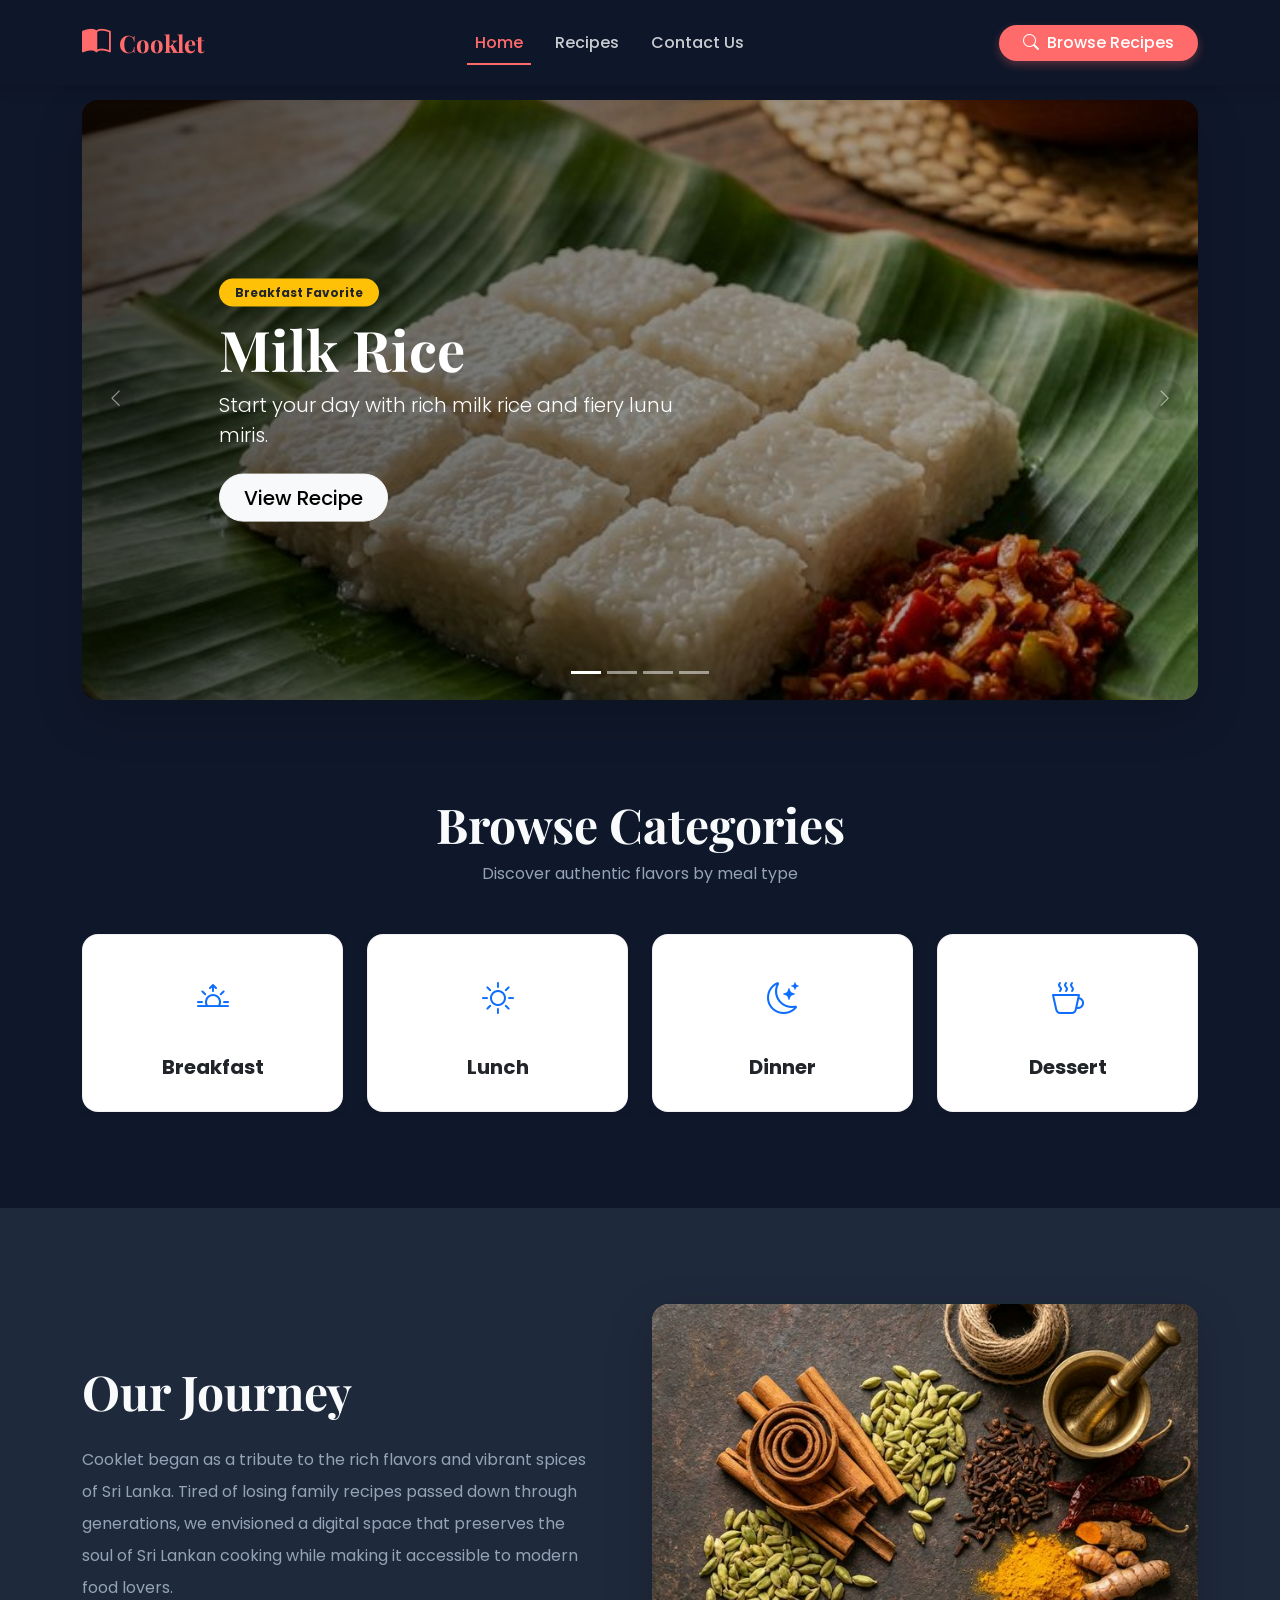
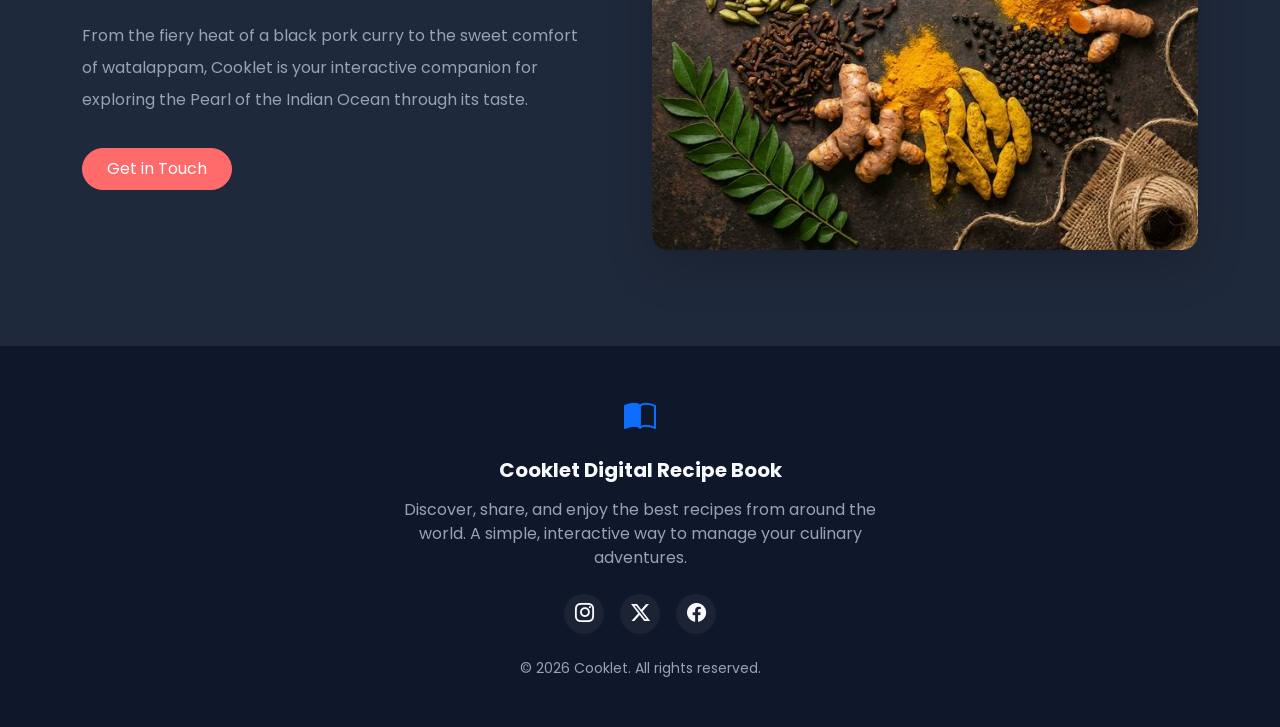
==== commit 05f6302c: "update contact information and change recipe title to Milk Rice" ====
--- a/index.html
+++ b/index.html
@@ -70,7 +70,7 @@
                         <div class="carousel-caption d-md-block text-start px-md-5">
                             <span class="badge bg-warning text-dark mb-2 px-3 py-2 rounded-pill">Breakfast
                                 Favorite</span>
-                            <h2 class="display-4 fw-bold">Kiribath</h2>
+                            <h2 class="display-4 fw-bold">Milk Rice</h2>
                             <p class="lead mb-4">Start your day with rich milk rice and fiery lunu miris.</p>
                             <a href="recipes.html" class="btn btn-light btn-lg rounded-pill px-4 fw-medium">View Recipe</a>
                         </div>
--- a/style.css
+++ b/style.css
@@ -276,6 +276,7 @@
     background-color: white;
 }
 
+.card,
 .modal-content {
     background-color: var(--bg-card);
     color: var(--text-dark);
@@ -299,6 +300,19 @@
     background-color: rgba(255, 255, 255, 0.1);
     border-color: var(--primary-color);
     color: #fff;
+}
+
+.form-floating > label {
+    color: var(--text-muted);
+}
+
+.form-floating > label::after {
+    background-color: transparent !important;
+}
+
+.form-select option {
+    background-color: var(--bg-card);
+    color: var(--text-dark);
 }
 
 .text-muted {
